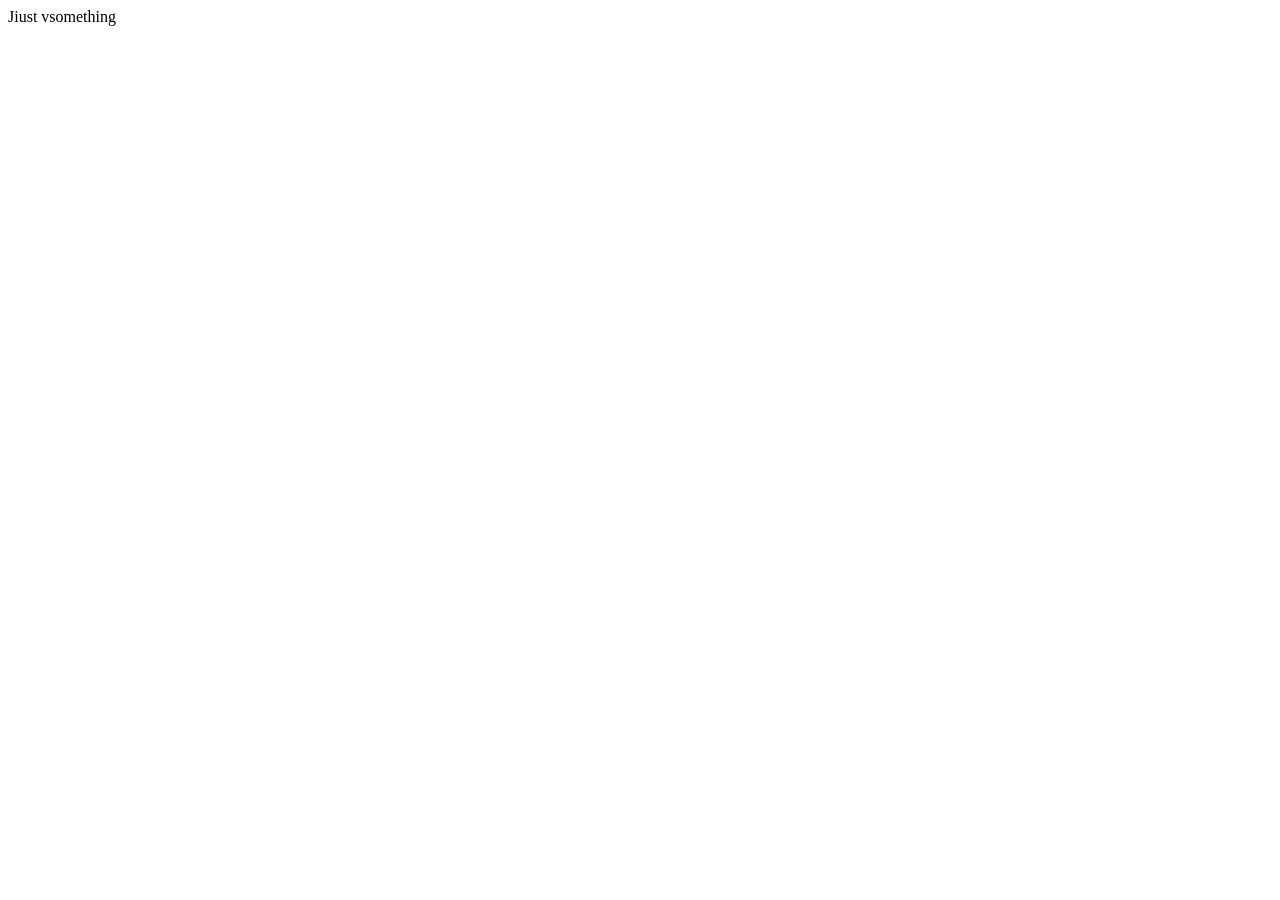
==== index.html @ 34caa2dd "added somethinmg" ====
<!DOCTYPE html>
<html lang="en">
<head>
    <meta charset="UTF-8">
    <meta http-equiv="X-UA-Compatible" content="IE=edge">
    <meta name="viewport" content="width=device-width, initial-scale=1.0">
    <title>Abongile</title>
</head>
<body>
    Jiust vsomething
</body>
</html>
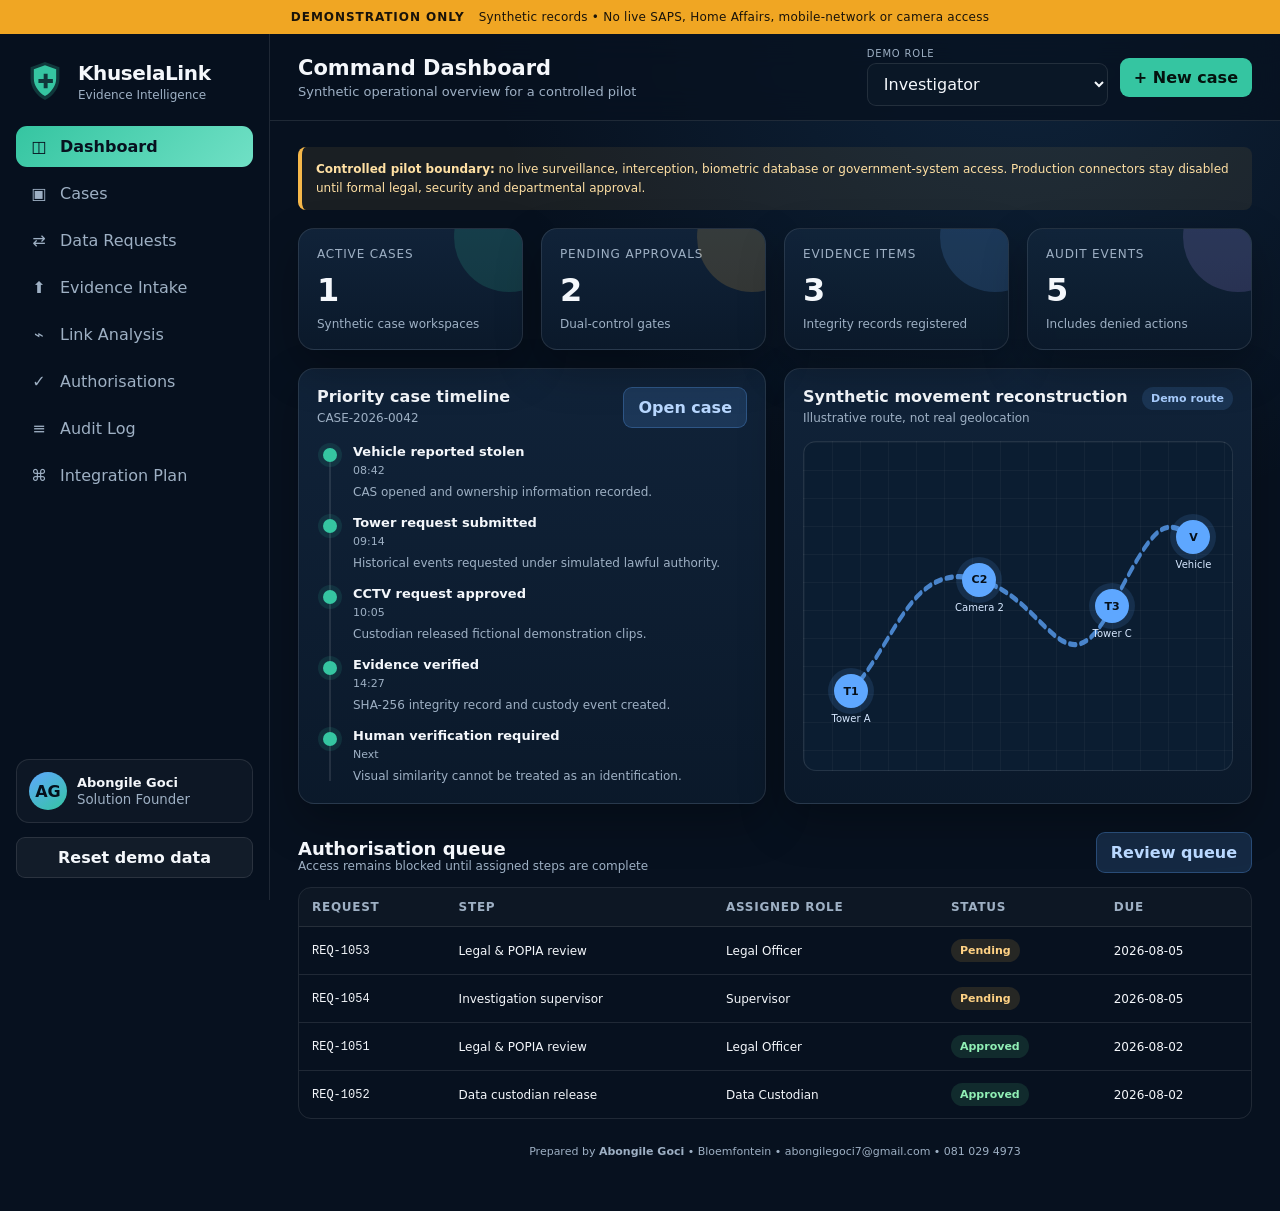
==== commit b65006e2: "Point public homepage to KhuselaLink demo" ====
--- a/index.html
+++ b/index.html
@@ -1,12 +1 @@
-<!DOCTYPE html>
-<html lang="en">
-<head>
-    <meta charset="UTF-8">
-    <meta http-equiv="X-UA-Compatible" content="IE=edge">
-    <meta name="viewport" content="width=device-width, initial-scale=1.0">
-    <title>Abongile</title>
-</head>
-<body>
-    Jiust vsomething
-</body>
-</html>+<!doctype html><html lang="en"><head><meta charset="utf-8"><meta name="viewport" content="width=device-width,initial-scale=1"><meta http-equiv="refresh" content="0; url=./khuselalink/"><title>Abongile Goci | KhuselaLink Demo</title></head><body><p>Opening the <a href="./khuselalink/">KhuselaLink demonstration</a>…</p></body></html>
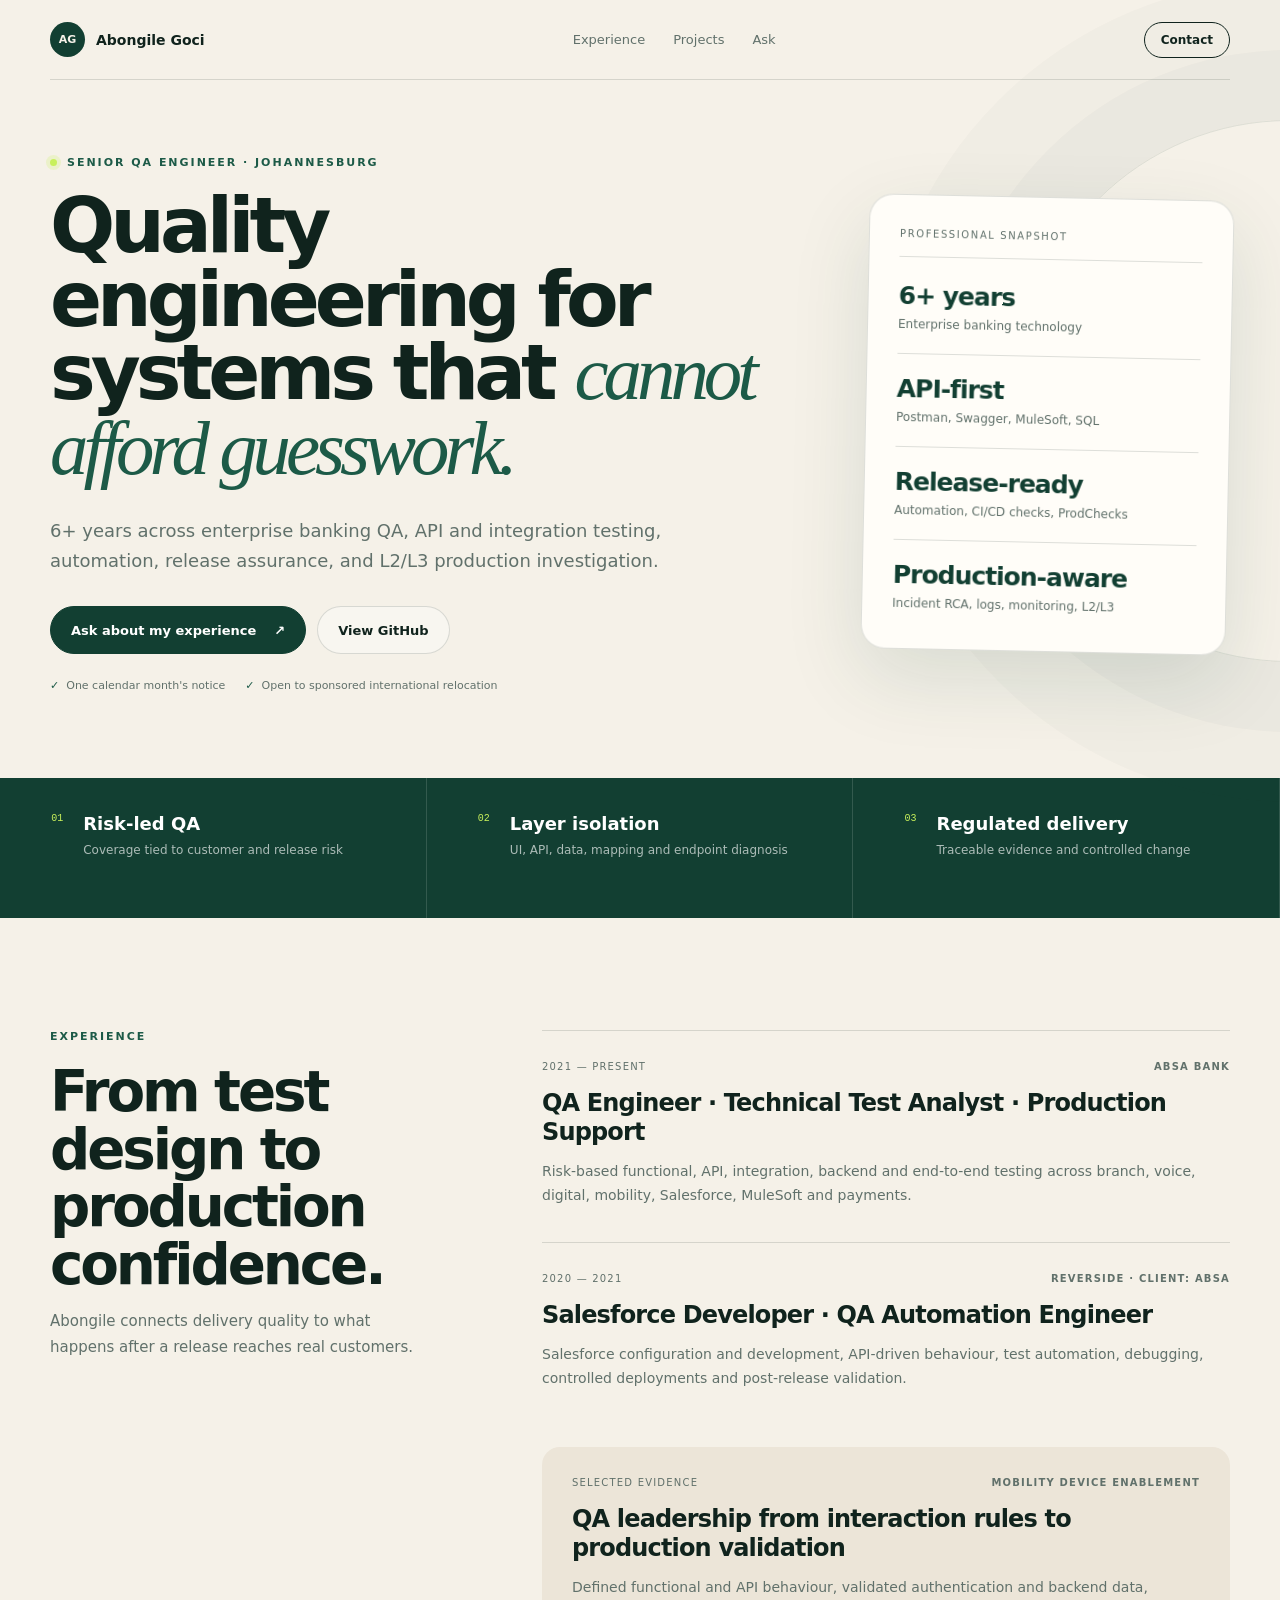
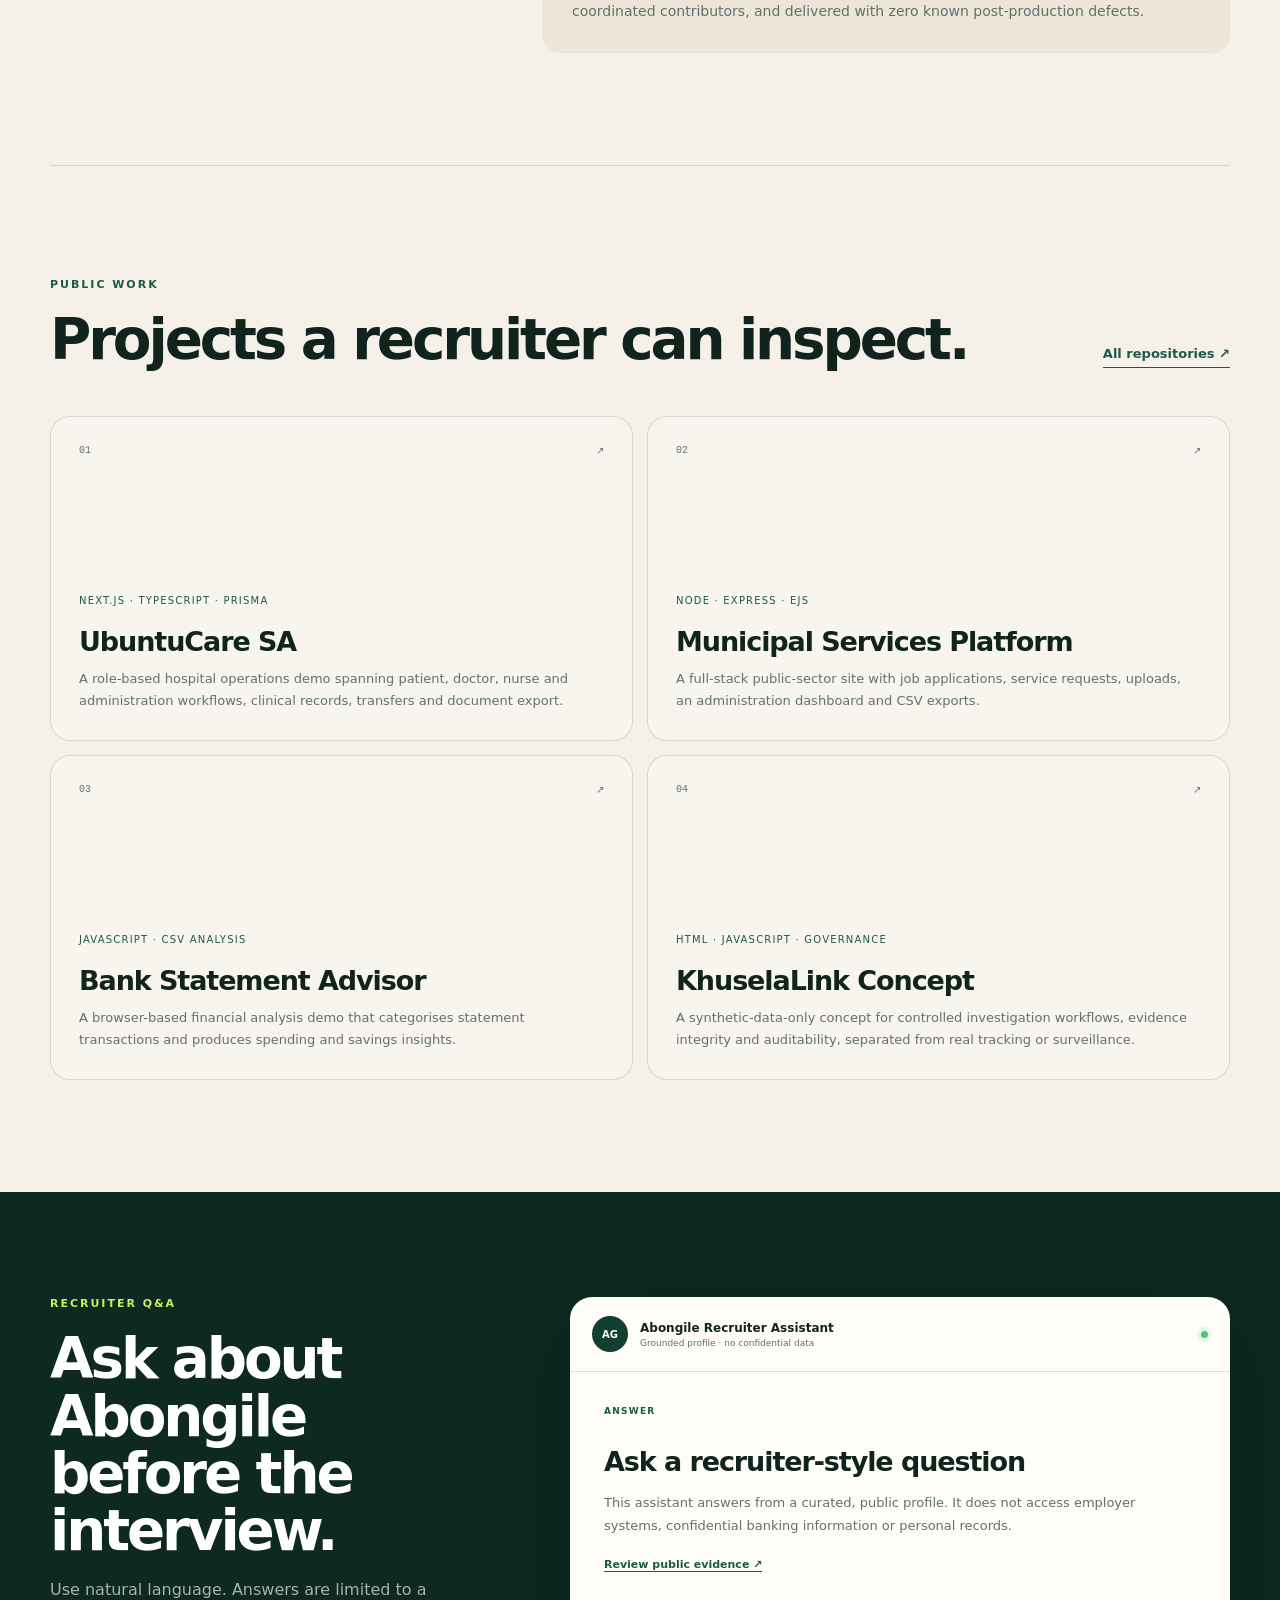
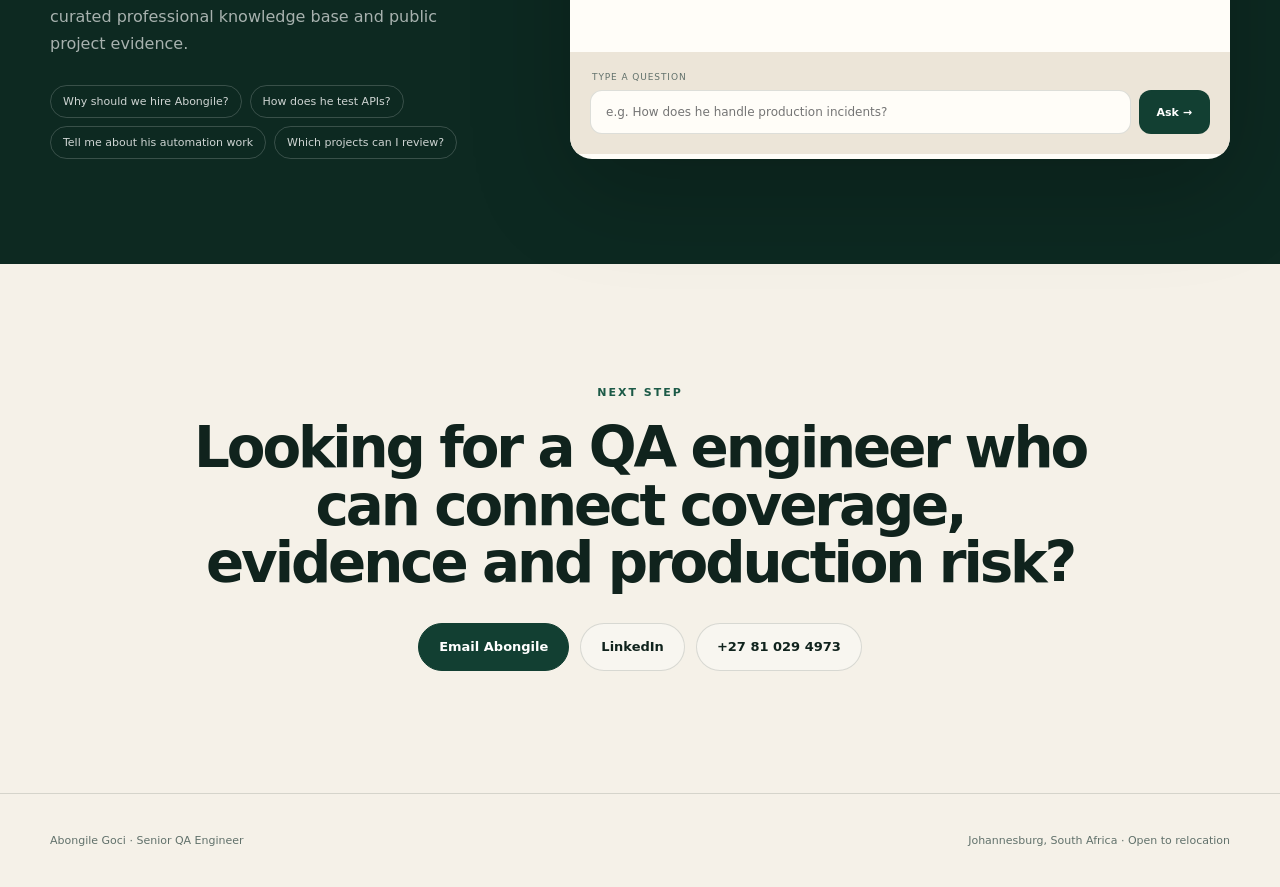
==== commit 5de7af8c: "Publish Johannesburg recruiter portfolio and Q&A" ====
--- a/index.html
+++ b/index.html
@@ -1 +1,93 @@
-<!doctype html><html lang="en"><head><meta charset="utf-8"><meta name="viewport" content="width=device-width,initial-scale=1"><meta http-equiv="refresh" content="0; url=./khuselalink/"><title>Abongile Goci | KhuselaLink Demo</title></head><body><p>Opening the <a href="./khuselalink/">KhuselaLink demonstration</a>…</p></body></html>+<!doctype html>
+<html lang="en">
+<head>
+  <meta charset="utf-8">
+  <meta name="viewport" content="width=device-width, initial-scale=1">
+  <meta name="description" content="Abongile Goci - Senior QA Engineer specialising in banking, API testing, automation and production reliability.">
+  <title>Abongile Goci | Senior QA Engineer</title>
+  <style>
+    :root{--ink:#10231d;--muted:#61716b;--paper:#f5f1e8;--panel:#fffdf8;--green:#123f32;--green2:#1c5a47;--lime:#c8f05b;--line:rgba(16,35,29,.14);--shadow:0 28px 80px rgba(18,63,50,.12)}
+    *{box-sizing:border-box}html{scroll-behavior:smooth;background:var(--paper)}body{margin:0;color:var(--ink);background:var(--paper);font-family:Inter,ui-sans-serif,system-ui,-apple-system,"Segoe UI",sans-serif}a{color:inherit;text-decoration:none}button,input{font:inherit}main{overflow:hidden}
+    .nav{width:min(1180px,calc(100% - 40px));min-height:80px;margin:auto;display:flex;align-items:center;justify-content:space-between;border-bottom:1px solid var(--line)}.brand{display:flex;align-items:center;gap:11px;font-size:14px}.brand i{width:35px;height:35px;display:grid;place-items:center;border-radius:50%;color:var(--paper);background:var(--green);font-style:normal;font-size:11px;font-weight:800}.nav nav{display:flex;gap:28px;color:var(--muted);font-size:13px}.nav nav a:hover{color:var(--ink)}.pill{padding:10px 16px;border:1px solid var(--ink);border-radius:999px;font-size:12px;font-weight:750}.pill:hover{color:var(--paper);background:var(--ink)}
+    .hero{width:min(1180px,calc(100% - 40px));min-height:675px;margin:auto;padding:76px 0 86px;display:grid;grid-template-columns:1.45fr .72fr;gap:80px;align-items:center;position:relative}.hero:after{content:"";width:540px;height:540px;position:absolute;right:-330px;top:40px;border:1px solid rgba(18,63,50,.1);border-radius:50%;box-shadow:0 0 0 70px rgba(18,63,50,.025),0 0 0 140px rgba(18,63,50,.02);pointer-events:none}.eyebrow{margin:0 0 20px;color:var(--green2);font-size:11px;font-weight:850;letter-spacing:.18em;text-transform:uppercase}.eyebrow b{width:7px;height:7px;margin-right:10px;display:inline-block;background:var(--lime);border-radius:50%;box-shadow:0 0 0 4px rgba(200,240,91,.22)}h1{max-width:800px;margin:0;font-size:clamp(52px,6vw,86px);line-height:.96;letter-spacing:-.065em;font-weight:650}h1 em{color:var(--green2);font-family:Georgia,serif;font-weight:400}.lead{max-width:680px;margin:30px 0 0;color:var(--muted);font-size:18px;line-height:1.65}.actions{display:flex;flex-wrap:wrap;gap:11px;margin-top:31px}.btn{min-height:48px;padding:0 20px;display:inline-flex;align-items:center;justify-content:center;gap:18px;border:1px solid var(--line);border-radius:999px;font-size:13px;font-weight:750;transition:.18s}.btn:hover{transform:translateY(-2px)}.btn.primary{color:#fff;background:var(--green);border-color:var(--green)}.btn.primary:hover{background:var(--green2)}.btn.secondary{background:rgba(255,255,255,.35)}.availability{display:flex;flex-wrap:wrap;gap:20px;margin-top:25px;color:var(--muted);font-size:11px}.availability span:before{content:"✓";margin-right:7px;color:var(--green2);font-weight:900}
+    .snapshot{z-index:1;padding:10px 30px 16px;background:var(--panel);border:1px solid var(--line);border-radius:24px;box-shadow:var(--shadow);transform:rotate(1.2deg)}.snapshot>p{margin:8px 0 4px;padding:15px 0 17px;color:var(--muted);font-size:10px;text-transform:uppercase;letter-spacing:.16em;border-bottom:1px solid var(--line)}.proof{padding:20px 0;border-bottom:1px solid var(--line)}.proof:last-child{border-bottom:0}.proof strong{display:block;color:var(--green);font-size:25px;letter-spacing:-.04em}.proof span{display:block;margin-top:5px;color:var(--muted);font-size:12px;line-height:1.5}
+    .band{display:grid;grid-template-columns:repeat(3,1fr);color:#fff;background:var(--green)}.band article{min-height:140px;padding:35px clamp(24px,4vw,60px);display:flex;gap:20px;border-right:1px solid rgba(255,255,255,.14)}.band article>span{color:var(--lime);font:10px ui-monospace,monospace}.band h2{margin:0;font-size:18px}.band p{margin:7px 0 0;color:rgba(255,255,255,.65);font-size:12px;line-height:1.5}
+    .section{width:min(1180px,calc(100% - 40px));margin:auto;padding:112px 0}.split{display:grid;grid-template-columns:.72fr 1.28fr;gap:105px}.intro{position:sticky;top:48px;align-self:start}.intro h2,.heading h2,.askcopy h2,.contact h2{margin:0;font-size:clamp(38px,4.4vw,64px);line-height:1.02;letter-spacing:-.055em}.intro>p:last-child{max-width:420px;color:var(--muted);font-size:15px;line-height:1.75}.timeline article{padding:30px 0 35px;border-top:1px solid var(--line)}.timeline-meta{display:flex;justify-content:space-between;gap:20px;color:var(--muted);font-size:10px;letter-spacing:.12em;text-transform:uppercase}.timeline h3{margin:17px 0 12px;font-size:24px;line-height:1.2;letter-spacing:-.035em}.timeline article>p{margin:0;color:var(--muted);font-size:14px;line-height:1.72}.timeline .case{margin-top:22px;padding:30px;border:0;border-radius:18px;background:#ece5d8}
+    .projects{border-top:1px solid var(--line)}.heading{display:flex;align-items:end;justify-content:space-between;gap:30px;margin-bottom:48px}.heading>a{padding-bottom:6px;color:var(--green2);font-size:13px;font-weight:800;border-bottom:1px solid var(--green2)}.grid{display:grid;grid-template-columns:repeat(2,1fr);gap:14px}.project{min-height:325px;padding:28px;display:flex;flex-direction:column;border:1px solid var(--line);border-radius:20px;background:rgba(255,255,255,.32);transition:.2s}.project:hover{transform:translateY(-5px);background:var(--panel);box-shadow:var(--shadow)}.projecttop{display:flex;justify-content:space-between;color:var(--muted);font:10px ui-monospace,monospace}.tag{margin-top:auto;color:var(--green2);font-size:10px;text-transform:uppercase;letter-spacing:.12em}.project h3{margin:10px 0 11px;font-size:27px;letter-spacing:-.04em}.project p:last-child{margin:0;color:var(--muted);font-size:13px;line-height:1.7}
+    .ask{width:100%;padding:105px max(20px,calc((100vw - 1180px)/2));display:grid;grid-template-columns:.8fr 1.2fr;gap:80px;color:#fff;background:#0d2921}.ask .eyebrow{color:var(--lime)}.askcopy>p:nth-of-type(2){max-width:480px;color:rgba(255,255,255,.64);line-height:1.7}.chips{display:flex;flex-wrap:wrap;gap:8px;margin-top:28px}.chips button{padding:9px 12px;color:rgba(255,255,255,.8);border:1px solid rgba(255,255,255,.18);border-radius:999px;background:transparent;font-size:11px;cursor:pointer}.chips button:hover{color:var(--ink);background:var(--lime);border-color:var(--lime)}.assistant{overflow:hidden;color:var(--ink);background:var(--panel);border-radius:22px;box-shadow:0 30px 100px rgba(0,0,0,.22)}.assistant-head{padding:19px 22px;display:flex;align-items:center;gap:12px;border-bottom:1px solid var(--line)}.mark{width:36px;height:36px;display:grid;place-items:center;color:#fff;background:var(--green);border-radius:50%;font-size:10px;font-weight:800}.assistant-head strong,.assistant-head small{display:block}.assistant-head strong{font-size:12px}.assistant-head small{margin-top:3px;color:var(--muted);font-size:9px}.online{width:7px;height:7px;margin-left:auto;background:#4bc47a;border-radius:50%;box-shadow:0 0 0 4px rgba(75,196,122,.13)}.answer{min-height:280px;padding:34px}.answer .label{margin:0 0 30px;color:var(--green2);font-size:9px;font-weight:850;letter-spacing:.14em;text-transform:uppercase}.answer h3{margin:0 0 15px;font-size:27px;letter-spacing:-.04em}.answer p:last-of-type{margin:0;color:var(--muted);font-size:13px;line-height:1.76}.answer a{display:inline-block;margin-top:20px;color:var(--green2);font-size:11px;font-weight:800;border-bottom:1px solid var(--green2)}form{padding:20px;background:#ece5d8}label{display:block;margin:0 0 8px 2px;color:var(--muted);font-size:9px;text-transform:uppercase;letter-spacing:.1em}.inputrow{display:flex;gap:8px}.inputrow input{min-width:0;flex:1;padding:14px 15px;color:var(--ink);border:1px solid var(--line);border-radius:12px;background:var(--panel);outline:none;font-size:12px}.inputrow input:focus{border-color:var(--green2);box-shadow:0 0 0 3px rgba(28,90,71,.1)}.inputrow button{padding:0 18px;color:#fff;background:var(--green);border:0;border-radius:12px;font-size:11px;font-weight:800;cursor:pointer}
+    .contact{width:min(980px,calc(100% - 40px));margin:auto;padding:122px 0;text-align:center}.contact h2{max-width:900px;margin:auto}.contact .actions{justify-content:center}footer{min-height:94px;padding:0 max(20px,calc((100vw - 1180px)/2));display:flex;align-items:center;justify-content:space-between;gap:20px;color:var(--muted);border-top:1px solid var(--line);font-size:11px}
+    @media(max-width:900px){.hero{min-height:auto;grid-template-columns:1fr;gap:45px;padding:70px 0}.hero:after{display:none}.snapshot{transform:none}.split,.ask{grid-template-columns:1fr;gap:60px}.intro{position:static}}
+    @media(max-width:680px){.nav nav{display:none}.hero h1{font-size:52px}.band,.grid{grid-template-columns:1fr}.band article{min-height:115px;border-right:0;border-bottom:1px solid rgba(255,255,255,.14)}.section{padding:88px 0}.heading{align-items:flex-start;flex-direction:column}.project{min-height:290px}.timeline-meta,footer{align-items:flex-start;flex-direction:column}.ask{padding-top:80px;padding-bottom:80px}.answer{min-height:340px;padding:28px 24px}.inputrow{flex-direction:column}.inputrow button{min-height:46px}.contact{padding:95px 0}footer{padding-top:24px;padding-bottom:24px}}
+    @media(prefers-reduced-motion:reduce){html{scroll-behavior:auto}.btn,.project{transition:none}}
+  </style>
+</head>
+<body>
+<main>
+  <header class="nav">
+    <a class="brand" href="#top" aria-label="Abongile Goci home"><i>AG</i><strong>Abongile Goci</strong></a>
+    <nav aria-label="Primary"><a href="#experience">Experience</a><a href="#projects">Projects</a><a href="#ask">Ask</a></nav>
+    <a class="pill" href="mailto:abongilegoci7@gmail.com">Contact</a>
+  </header>
+
+  <section class="hero" id="top">
+    <div>
+      <p class="eyebrow"><b></b>Senior QA Engineer · Johannesburg</p>
+      <h1>Quality engineering for systems that <em>cannot afford guesswork.</em></h1>
+      <p class="lead">6+ years across enterprise banking QA, API and integration testing, automation, release assurance, and L2/L3 production investigation.</p>
+      <div class="actions"><a class="btn primary" href="#ask">Ask about my experience <span>↗</span></a><a class="btn secondary" href="https://github.com/abongile7" target="_blank" rel="noreferrer">View GitHub</a></div>
+      <div class="availability"><span>One calendar month's notice</span><span>Open to sponsored international relocation</span></div>
+    </div>
+    <aside class="snapshot" aria-label="Professional snapshot"><p>Professional snapshot</p><div class="proof"><strong>6+ years</strong><span>Enterprise banking technology</span></div><div class="proof"><strong>API-first</strong><span>Postman, Swagger, MuleSoft, SQL</span></div><div class="proof"><strong>Release-ready</strong><span>Automation, CI/CD checks, ProdChecks</span></div><div class="proof"><strong>Production-aware</strong><span>Incident RCA, logs, monitoring, L2/L3</span></div></aside>
+  </section>
+
+  <section class="band" aria-label="Core capabilities"><article><span>01</span><div><h2>Risk-led QA</h2><p>Coverage tied to customer and release risk</p></div></article><article><span>02</span><div><h2>Layer isolation</h2><p>UI, API, data, mapping and endpoint diagnosis</p></div></article><article><span>03</span><div><h2>Regulated delivery</h2><p>Traceable evidence and controlled change</p></div></article></section>
+
+  <section class="section split" id="experience">
+    <div class="intro"><p class="eyebrow">Experience</p><h2>From test design to production confidence.</h2><p>Abongile connects delivery quality to what happens after a release reaches real customers.</p></div>
+    <div class="timeline">
+      <article><div class="timeline-meta"><span>2021 — present</span><b>ABSA Bank</b></div><h3>QA Engineer · Technical Test Analyst · Production Support</h3><p>Risk-based functional, API, integration, backend and end-to-end testing across branch, voice, digital, mobility, Salesforce, MuleSoft and payments.</p></article>
+      <article><div class="timeline-meta"><span>2020 — 2021</span><b>Reverside · client: ABSA</b></div><h3>Salesforce Developer · QA Automation Engineer</h3><p>Salesforce configuration and development, API-driven behaviour, test automation, debugging, controlled deployments and post-release validation.</p></article>
+      <article class="case"><div class="timeline-meta"><span>Selected evidence</span><b>Mobility device enablement</b></div><h3>QA leadership from interaction rules to production validation</h3><p>Defined functional and API behaviour, validated authentication and backend data, coordinated contributors, and delivered with zero known post-production defects.</p></article>
+    </div>
+  </section>
+
+  <section class="section projects" id="projects">
+    <div class="heading"><div><p class="eyebrow">Public work</p><h2>Projects a recruiter can inspect.</h2></div><a href="https://github.com/abongile7?tab=repositories" target="_blank" rel="noreferrer">All repositories ↗</a></div>
+    <div class="grid">
+      <a class="project" href="https://github.com/abongile7/ubuntu-care-sa-demo-v4" target="_blank" rel="noreferrer"><div class="projecttop"><span>01</span><span>↗</span></div><p class="tag">Next.js · TypeScript · Prisma</p><h3>UbuntuCare SA</h3><p>A role-based hospital operations demo spanning patient, doctor, nurse and administration workflows, clinical records, transfers and document export.</p></a>
+      <a class="project" href="https://github.com/abongile7/chdm-fullstack-site" target="_blank" rel="noreferrer"><div class="projecttop"><span>02</span><span>↗</span></div><p class="tag">Node · Express · EJS</p><h3>Municipal Services Platform</h3><p>A full-stack public-sector site with job applications, service requests, uploads, an administration dashboard and CSV exports.</p></a>
+      <a class="project" href="https://github.com/abongile7/Hospital-Demo" target="_blank" rel="noreferrer"><div class="projecttop"><span>03</span><span>↗</span></div><p class="tag">JavaScript · CSV analysis</p><h3>Bank Statement Advisor</h3><p>A browser-based financial analysis demo that categorises statement transactions and produces spending and savings insights.</p></a>
+      <a class="project" href="./khuselalink/" target="_blank"><div class="projecttop"><span>04</span><span>↗</span></div><p class="tag">HTML · JavaScript · Governance</p><h3>KhuselaLink Concept</h3><p>A synthetic-data-only concept for controlled investigation workflows, evidence integrity and auditability, separated from real tracking or surveillance.</p></a>
+    </div>
+  </section>
+
+  <section class="ask" id="ask">
+    <div class="askcopy"><p class="eyebrow">Recruiter Q&amp;A</p><h2>Ask about Abongile before the interview.</h2><p>Use natural language. Answers are limited to a curated professional knowledge base and public project evidence.</p><div class="chips" aria-label="Suggested questions"><button data-question="Why should we hire Abongile?">Why should we hire Abongile?</button><button data-question="How does he test APIs?">How does he test APIs?</button><button data-question="Tell me about his automation work">Tell me about his automation work</button><button data-question="Which projects can I review?">Which projects can I review?</button></div></div>
+    <div class="assistant">
+      <div class="assistant-head"><span class="mark">AG</span><div><strong>Abongile Recruiter Assistant</strong><small>Grounded profile · no confidential data</small></div><i class="online"></i></div>
+      <div class="answer" aria-live="polite"><p class="label">Answer</p><h3 id="answer-title">Ask a recruiter-style question</h3><p id="answer-body">This assistant answers from a curated, public profile. It does not access employer systems, confidential banking information or personal records.</p><a id="answer-link" href="https://github.com/abongile7" target="_blank" rel="noreferrer" hidden>Review public evidence ↗</a></div>
+      <form id="ask-form"><label for="question">Type a question</label><div class="inputrow"><input id="question" placeholder="e.g. How does he handle production incidents?" autocomplete="off"><button type="submit">Ask →</button></div></form>
+    </div>
+  </section>
+
+  <section class="contact"><p class="eyebrow">Next step</p><h2>Looking for a QA engineer who can connect coverage, evidence and production risk?</h2><div class="actions"><a class="btn primary" href="mailto:abongilegoci7@gmail.com">Email Abongile</a><a class="btn secondary" href="https://www.linkedin.com/in/abongile-goci" target="_blank" rel="noreferrer">LinkedIn</a><a class="btn secondary" href="tel:+27810294973">+27 81 029 4973</a></div></section>
+  <footer><span>Abongile Goci · Senior QA Engineer</span><span>Johannesburg, South Africa · Open to relocation</span></footer>
+</main>
+<script>
+const knowledge=[
+ {terms:["why hire","value","strength","senior","different","best"],title:"Why Abongile is a strong QA hire",body:"Abongile combines hands-on test execution with production judgement. He validates APIs before a UI exists, reconciles backend outcomes with SQL, automates critical regression paths and investigates live incidents using logs and monitoring. That breadth helps teams find failures at the right layer and make safer release decisions.",link:"https://github.com/abongile7"},
+ {terms:["api","postman","swagger","integration","mulesoft","shift left"],title:"API and integration testing",body:"He tests REST APIs and MuleSoft integrations before UI readiness, covering authentication, headers, payloads, schemas, business rules, negative paths, error handling and downstream dependencies. He then connects service behaviour to SQL data and front-end outcomes so defects are isolated accurately."},
+ {terms:["automation","selenium","accelq","copado","regression"],title:"Automation experience",body:"Abongile has built and maintained repeatable regression coverage using ACCELQ, Selenium WebDriver and Copado Robotic Testing. His approach is risk-led: stabilise high-value banking and Salesforce journeys, keep evidence traceable and use automated checks as part of release readiness."},
+ {terms:["production","incident","support","root cause","rca","monitor"],title:"Production support and root-cause analysis",body:"In L2/L3 support, he combines Postman, SQL, API traces, SysLogs, Nebula Logger and Aternity to separate upstream, downstream, data, mapping, configuration, performance and endpoint-health failures. He validates fixes and completes post-release checks for business-critical services."},
+ {terms:["bank","payment","financial","absa","domain"],title:"Banking and payments domain",body:"His banking work covers branch, voice, digital and mobility channels; Salesforce Customer One; MuleSoft services; and electronic payment systems. Tested journeys include beneficiaries, stop orders, payments, request-to-pay, cards, accounts, KYC, customer servicing and lending-related flows."},
+ {terms:["project","portfolio","github","built","demo"],title:"Selected public projects",body:"Public work includes UbuntuCare SA, a Next.js and Prisma hospital operations demo; a Node and Express municipal services site; a browser-based bank statement advisor; and KhuselaLink, a synthetic-data-only governance concept.",link:"https://github.com/abongile7?tab=repositories"},
+ {terms:["tool","stack","technology","skill","sql","java","jira"],title:"Core toolkit",body:"Testing: Postman, Swagger/OpenAPI, SQL, JMeter, Selenium, ACCELQ, Copado Robotic Testing and RestAssured. Delivery: Jira, Azure DevOps, Jenkins, Git, Confluence and CI/CD checks. Platforms and engineering: Salesforce, MuleSoft, Java, Apex, JavaScript, JSON, XML, Docker and WSL2."},
+ {terms:["education","qualification","certificate","certification","study"],title:"Education and credentials",body:"Abongile completed an Advanced Certificate in Management Studies (NQF 6) in 2026 and holds a National Certificate in Systems Development (NQF 5). His profile also includes Salesforce Administrator and Platform Developer I credentials, Copado and ACCELQ training, with a Diploma in Information Technology in progress."},
+ {terms:["relocate","visa","location","remote","notice","available","johannesburg"],title:"Location and availability",body:"He is based in Johannesburg, South Africa, has a one-calendar-month notice period, and is open to South African hybrid or remote roles as well as employer-sponsored international relocation."},
+ {terms:["lead","stakeholder","team","communicat","collaborat"],title:"Leadership and collaboration",body:"Abongile works across engineers, developers, architects, analysts, service owners, operations teams and business stakeholders. He turns requirements and production risk into test coverage, presents reproducible defect evidence and gives clear release recommendations."}
+];
+function answer(q){const value=q.toLowerCase();const ranked=knowledge.map(x=>({x,score:x.terms.reduce((n,t)=>n+(value.includes(t)?1:0),0)})).sort((a,b)=>b.score-a.score);const a=ranked[0].score?ranked[0].x:{title:"A concise recruiter summary",body:"Abongile is a Senior QA Engineer and Technical Test Analyst with 6+ years in enterprise banking technology. His strongest overlap is API and integration testing, risk-based functional coverage, automation, SQL validation, release assurance and production investigation.",link:"https://github.com/abongile7"};document.querySelector("#answer-title").textContent=a.title;document.querySelector("#answer-body").textContent=a.body;const l=document.querySelector("#answer-link");if(a.link){l.href=a.link;l.hidden=false}else l.hidden=true}
+document.querySelectorAll("[data-question]").forEach(b=>b.addEventListener("click",()=>{document.querySelector("#question").value=b.dataset.question;answer(b.dataset.question)}));document.querySelector("#ask-form").addEventListener("submit",e=>{e.preventDefault();const q=document.querySelector("#question").value.trim();if(q)answer(q)});
+</script>
+</body>
+</html>
